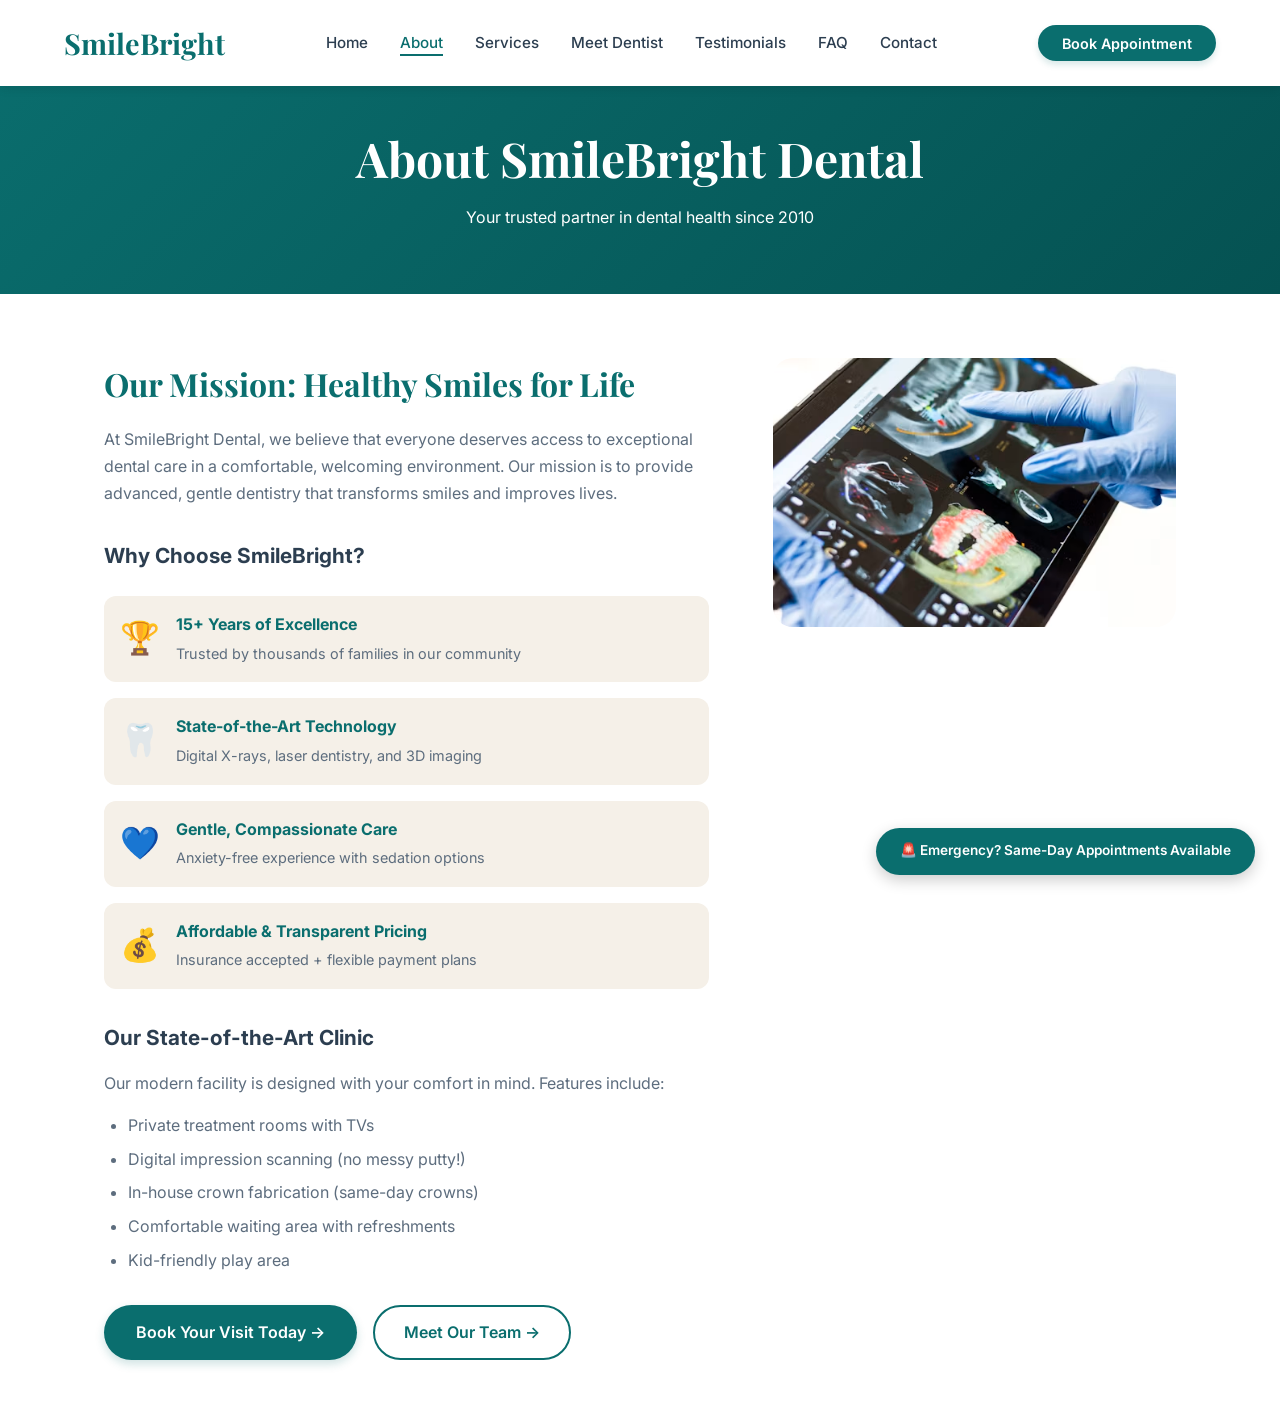
==== about.html @ 158069dd "Initial commit - SmileBright Dental Website" ====
<!DOCTYPE html>
<html lang="en">
<head>
    <meta charset="UTF-8">
    <meta name="viewport" content="width=device-width, initial-scale=1.0">
    <title>About SmileBright Dental - Our Mission & Clinic</title>
    <link rel="stylesheet" href="css/style.css">
    <script src="js/main.js" defer></script>
</head>
<body>
    <header class="navbar">
        <div class="nav-container">
            <a href="index.html" class="logo">SmileBright</a>
            <div class="nav-menu" id="navMenu">
                <ul class="nav-list">
                    <li><a href="index.html" class="nav-link">Home</a></li>
                    <li><a href="about.html" class="nav-link">About</a></li>
                    <li><a href="services.html" class="nav-link">Services</a></li>
                    <li><a href="meet-dentist.html" class="nav-link">Meet Dentist</a></li>
                    <li><a href="testimonials.html" class="nav-link">Testimonials</a></li>
                    <li><a href="faq.html" class="nav-link">FAQ</a></li>
                    <li><a href="contact.html" class="nav-link">Contact</a></li>
                    <li class="mobile-only"><a href="appointment.html" class="btn-appointment">Book Appointment</a></li>
                </ul>
            </div>
            <div class="nav-actions-desktop">
                <a href="appointment.html" class="btn-appointment">Book Appointment</a>
            </div>
            <button class="hamburger-menu" id="hamburgerBtn">
                <span class="bar"></span>
                <span class="bar"></span>
                <span class="bar"></span>
            </button>
        </div>
    </header>

    <main>
        <section class="page-header">
            <div class="page-header-content">
                <h1>About SmileBright Dental</h1>
                <p>Your trusted partner in dental health since 2010</p>
            </div>
        </section>

        <section class="about-page-section">
            <div class="about-page-container">
                <div class="about-page-content">
                    <h2>Our Mission: Healthy Smiles for Life</h2>
                    <p>At SmileBright Dental, we believe that everyone deserves access to exceptional dental care in a comfortable, welcoming environment. Our mission is to provide advanced, gentle dentistry that transforms smiles and improves lives.</p>
                    
                    <h3>Why Choose SmileBright?</h3>
                    <div class="about-features">
                        <div class="feature">
                            <span class="feature-icon">🏆</span>
                            <div>
                                <strong>15+ Years of Excellence</strong>
                                <p>Trusted by thousands of families in our community</p>
                            </div>
                        </div>
                        <div class="feature">
                            <span class="feature-icon">🦷</span>
                            <div>
                                <strong>State-of-the-Art Technology</strong>
                                <p>Digital X-rays, laser dentistry, and 3D imaging</p>
                            </div>
                        </div>
                        <div class="feature">
                            <span class="feature-icon">💙</span>
                            <div>
                                <strong>Gentle, Compassionate Care</strong>
                                <p>Anxiety-free experience with sedation options</p>
                            </div>
                        </div>
                        <div class="feature">
                            <span class="feature-icon">💰</span>
                            <div>
                                <strong>Affordable & Transparent Pricing</strong>
                                <p>Insurance accepted + flexible payment plans</p>
                            </div>
                        </div>
                    </div>

                    <h3>Our State-of-the-Art Clinic</h3>
                    <p>Our modern facility is designed with your comfort in mind. Features include:</p>
                    <ul>
                        <li>Private treatment rooms with TVs</li>
                        <li>Digital impression scanning (no messy putty!)</li>
                        <li>In-house crown fabrication (same-day crowns)</li>
                        <li>Comfortable waiting area with refreshments</li>
                        <li>Kid-friendly play area</li>
                    </ul>

                    <div class="about-cta">
                        <a href="appointment.html" class="btn-primary">Book Your Visit Today →</a>
                        <a href="meet-dentist.html" class="btn-outline">Meet Our Team →</a>
                    </div>
                </div>
                <div class="about-page-image">
                    <div class="about-page-placeholder">
                        <img src="images/photo-1600170311833-c2cf5280ce49.avif" alt="SmileBright Dental Clinic" style="width:100%; border-radius:20px; object-fit:cover;">
                    </div>
                </div>
            </div>
        </section>
    </main>

    <div class="floating-widget">
        🚨 Emergency? Same-Day Appointments Available
    </div>
</body>
</html>
---- css/style.css ----
/* SmileBright Dental Clinic CSS */
@import url('https://fonts.googleapis.com/css2?family=Inter:wght@400;500;600;700&family=Playfair+Display:ital,wght@0,400..900;1,400..900&display=swap');

/* CSS Reset */
* {
    margin: 0;
    padding: 0;
    box-sizing: border-box;
}

body {
    font-family: 'Inter', sans-serif;
    color: #2C3E50;
    background-color: #FFFFFF;
    line-height: 1.6;
    padding-top: 80px;
}

/* Make sure navbar is visible */
.navbar {
    position: fixed;
    top: 0;
    left: 0;
    width: 100%;
    background-color: white; /* Changed from transparent to ensure visibility */
    z-index: 1000;
    box-shadow: 0 2px 10px rgba(0,0,0,0.1);
}

.nav-container {
    display: flex;
    justify-content: space-between;
    align-items: center;
    padding: 1.25rem 5%;
    max-width: 1400px;
    margin: 0 auto;
}

/* Logo Styling */
.logo {
    font-family: 'Playfair Display', serif;
    font-size: 1.8rem;
    font-weight: 700;
    color: #0A6E6E;
    text-decoration: none;
    transition: transform 0.3s ease;
}

.logo:hover {
    transform: scale(1.02);
}

/* Navigation Links General Styles */
.nav-list {
    display: flex;
    gap: 2rem;
    list-style: none;
}

.nav-link {
    text-decoration: none;
    color: #2C3E50;
    font-weight: 500;
    font-size: 0.95rem;
    transition: color 0.3s ease;
    position: relative;
    padding: 0.25rem 0;
}

.nav-link:hover {
    color: #0A6E6E;
}

/* Active Page Indicator */
.nav-link.active {
    color: #0A6E6E;
    text-decoration: underline;
    text-underline-offset: 6px;
    text-decoration-thickness: 2px;
}

/* Appointment CTA Button */
.btn-appointment {
    background-color: #0A6E6E;
    color: #FFFFFF;
    padding: 0.6rem 1.5rem;
    border-radius: 50px;
    font-weight: 600;
    font-size: 0.9rem;
    text-decoration: none;
    transition: background-color 0.3s ease, transform 0.2s ease, box-shadow 0.3s ease;
    box-shadow: 0 4px 6px rgba(10, 110, 110, 0.15);
}

.btn-appointment:hover {
    background-color: #055252;
    transform: translateY(-1px);
    box-shadow: 0 6px 12px rgba(10, 110, 110, 0.25);
}

.btn-appointment.active {
    background-color: #055252;
}

/* Hero Section Placeholder */
.hero-placeholder {
    min-height: 500px;
    height: 80vh;
    background: linear-gradient(135deg, #F5F0E8 0%, #EADEC9 100%);
    display: flex;
    flex-direction: column;
    justify-content: center;
    align-items: center;
    text-align: center;
    padding: 2rem;
}

.hero-placeholder h1 {
    font-family: 'Playfair Display', serif;
    font-size: 3rem;
    color: #0A6E6E;
    margin-bottom: 1rem;
}

.hero-placeholder p {
    font-size: 1.2rem;
    color: #5D6D7E;
    max-width: 600px;
}

/* Fix nav-menu visibility on desktop */
@media (min-width: 769px) {
    .nav-menu {
        display: flex !important;
        align-items: center;
    }
    
    .mobile-only {
        display: none;
    }
}

/* Mobile styles */
@media (max-width: 768px) {
    .nav-actions-desktop {
        display: none;
    }
    
    .nav-menu {
        position: fixed;
        top: 0;
        right: -100%;
        width: 280px;
        height: 100vh;
        background: white;
        flex-direction: column;
        justify-content: flex-start;
        padding-top: 80px;
        transition: right 0.3s ease;
        box-shadow: -2px 0 10px rgba(0,0,0,0.1);
        z-index: 999;
    }
    
    .nav-menu.active {
        right: 0;
        display: flex !important;
    }
    
    .nav-list {
        flex-direction: column;
        padding: 0 2rem;
        gap: 1.5rem;
    }
    
    .mobile-only {
        display: block;
        margin-top: 2rem;
    }
    
    .hamburger-menu {
        display: flex !important;
        flex-direction: column;
        gap: 5px;
        background: none;
        border: none;
        cursor: pointer;
        z-index: 1001;
    }
    
    .hamburger-menu .bar {
        width: 25px;
        height: 3px;
        background: #2C3E50;
        border-radius: 3px;
        transition: all 0.3s;
    }
    
    .hamburger-menu.active .bar:nth-child(1) {
        transform: rotate(45deg) translate(5px, 5px);
    }
    
    .hamburger-menu.active .bar:nth-child(2) {
        opacity: 0;
    }
    
    .hamburger-menu.active .bar:nth-child(3) {
        transform: rotate(-45deg) translate(7px, -6px);
    }
}

/* Desktop nav-menu visible */
@media (min-width: 769px) {
    .hamburger-menu {
        display: none !important;
    }
    
    .nav-menu {
        display: flex !important;
        position: static;
        width: auto;
        height: auto;
        background: transparent;
        box-shadow: none;
        padding-top: 0;
    }
}

/* Hero Section Styles */
.hero {
    min-height: 550px;
    display: flex;
    align-items: center;
    justify-content: space-between;
    padding: 2rem 5%;
    max-width: 1400px;
    margin: 0 auto;
    gap: 4rem;
    background: linear-gradient(135deg, #FFFFFF 0%, #F5F0E8 100%);
}

.hero-content {
    flex: 1;
}

.hero-badge {
    display: inline-block;
    background: rgba(232, 184, 107, 0.15);
    color: #E8B86B;
    padding: 0.5rem 1.2rem;
    border-radius: 50px;
    font-size: 0.85rem;
    font-weight: 600;
    margin-bottom: 1.5rem;
    letter-spacing: 0.5px;
}

.hero h1 {
    font-family: 'Playfair Display', serif;
    font-size: 3.5rem;
    line-height: 1.2;
    margin-bottom: 1.2rem;
    color: #2C3E50;
}

.hero .highlight {
    color: #0A6E6E;
    position: relative;
    display: inline-block;
}

.hero .highlight::after {
    content: '';
    position: absolute;
    bottom: 8px;
    left: 0;
    width: 100%;
    height: 10px;
    background: rgba(10, 110, 110, 0.2);
    z-index: -1;
}

.hero-subheadline {
    font-size: 1.1rem;
    color: #5D6D7E;
    line-height: 1.6;
    margin-bottom: 2rem;
    max-width: 90%;
}

.hero-buttons {
    display: flex;
    gap: 1.2rem;
    margin-bottom: 2rem;
    flex-wrap: wrap;
}

.btn-primary {
    background: #0A6E6E;
    color: white;
    padding: 0.9rem 2rem;
    border-radius: 50px;
    text-decoration: none;
    font-weight: 600;
    transition: all 0.3s ease;
    display: inline-block;
    box-shadow: 0 4px 10px rgba(10, 110, 110, 0.2);
}

.btn-primary:hover {
    background: #055252;
    transform: translateY(-2px);
    box-shadow: 0 6px 15px rgba(10, 110, 110, 0.3);
}

.btn-secondary {
    background: transparent;
    color: #0A6E6E;
    padding: 0.9rem 2rem;
    border-radius: 50px;
    text-decoration: none;
    font-weight: 600;
    border: 2px solid #0A6E6E;
    transition: all 0.3s ease;
    display: inline-block;
}

.btn-secondary:hover {
    background: rgba(10, 110, 110, 0.05);
    transform: translateY(-2px);
}

.hero-trust {
    display: flex;
    gap: 2rem;
    padding-top: 1rem;
    border-top: 1px solid rgba(0,0,0,0.05);
    font-size: 0.9rem;
    color: #5D6D7E;
    flex-wrap: wrap;
}

.hero-image {
    flex: 1;
    display: flex;
    align-items: center;
    justify-content: center;
}

.hero-image-placeholder {
    background: linear-gradient(135deg, #0A6E6E10, #E8B86B10);
    border-radius: 30px;
    width: 100%;
    min-height: 400px;
    display: flex;
    flex-direction: column;
    align-items: center;
    justify-content: center;
    font-size: 4rem;
    text-align: center;
    border: 2px dashed #0A6E6E30;
}

.hero-image-placeholder p {
    font-size: 1.25rem;
    color: #0A6E6E;
    margin-top: 1rem;
}

.hero-image-placeholder small {
    font-size: 0.8rem;
    color: #5D6D7E;
}

/* Floating Widget */
.floating-widget {
    position: fixed;
    bottom: 25px;
    right: 25px;
    background: #0A6E6E;
    color: white;
    padding: 0.8rem 1.5rem;
    border-radius: 50px;
    font-size: 0.85rem;
    font-weight: 600;
    z-index: 999;
    box-shadow: 0 5px 15px rgba(0,0,0,0.2);
    cursor: pointer;
    transition: transform 0.3s ease;
}

.floating-widget:hover {
    transform: scale(1.05);
    background: #055252;
}

/* Mobile Responsive */
@media (max-width: 968px) {
    .hero {
        flex-direction: column;
        text-align: center;
        gap: 2rem;
        padding: 2rem 5%;
    }
    
    .hero h1 {
        font-size: 2.5rem;
    }
    
    .hero-subheadline {
        max-width: 100%;
    }
    
    .hero-buttons {
        justify-content: center;
    }
    
    .hero-trust {
        justify-content: center;
    }
    
    .hero-image-placeholder {
        min-height: 250px;
    }
}

@media (max-width: 480px) {
    .hero h1 {
        font-size: 1.8rem;
    }
    
    .hero-buttons {
        flex-direction: column;
    }
    
    .btn-primary, .btn-secondary {
        text-align: center;
    }
    
    .floating-widget {
        font-size: 0.7rem;
        padding: 0.5rem 1rem;
        bottom: 15px;
        right: 15px;
    }
}

/* Section Badge */
.section-badge {
    display: inline-block;
    background: rgba(232, 184, 107, 0.15);
    color: #E8B86B;
    padding: 0.4rem 1rem;
    border-radius: 50px;
    font-size: 0.8rem;
    font-weight: 600;
    margin-bottom: 1rem;
    letter-spacing: 0.5px;
}

/* About Section */
.about-section {
    padding: 5rem 5%;
    background: #F5F0E8;
}

.about-container {
    max-width: 1400px;
    margin: 0 auto;
    display: flex;
    align-items: center;
    gap: 4rem;
}

.about-content {
    flex: 1;
}

.about-content h2 {
    font-family: 'Playfair Display', serif;
    font-size: 2.5rem;
    color: #2C3E50;
    margin-bottom: 1rem;
}

.about-content .highlight {
    color: #0A6E6E;
}

.about-subhead {
    font-size: 1.1rem;
    color: #5D6D7E;
    margin-bottom: 1.5rem;
    font-weight: 500;
}

.about-text {
    color: #5D6D7E;
    line-height: 1.8;
    margin-bottom: 2rem;
}

.about-text p {
    margin-bottom: 1rem;
}

.about-stats {
    display: flex;
    gap: 2rem;
    margin-bottom: 2rem;
    flex-wrap: wrap;
}

.stat {
    text-align: center;
}

.stat-number {
    display: block;
    font-size: 2rem;
    font-weight: 700;
    color: #0A6E6E;
}

.stat-label {
    font-size: 0.85rem;
    color: #5D6D7E;
}

.btn-outline {
    display: inline-block;
    padding: 0.8rem 1.8rem;
    border: 2px solid #0A6E6E;
    color: #0A6E6E;
    text-decoration: none;
    border-radius: 50px;
    font-weight: 600;
    transition: all 0.3s;
}

.btn-outline:hover {
    background: #0A6E6E;
    color: white;
}

.about-image {
    flex: 1;
}

.about-image-placeholder {
    background: linear-gradient(135deg, #0A6E6E10, #E8B86B10);
    border-radius: 30px;
    min-height: 400px;
    display: flex;
    flex-direction: column;
    align-items: center;
    justify-content: center;
    font-size: 4rem;
    text-align: center;
    border: 2px dashed #0A6E6E30;
}

/* Page Header */
.page-header {
    background: linear-gradient(135deg, #0A6E6E, #055252);
    color: white;
    text-align: center;
    padding: 4rem 5%;
    margin-top: -80px;
    padding-top: 120px;
}

.page-header h1 {
    font-family: 'Playfair Display', serif;
    font-size: 3rem;
    margin-bottom: 0.5rem;
}

/* Doctor Profile */
.doctor-profile {
    padding: 5rem 5%;
    max-width: 1400px;
    margin: 0 auto;
}

.doctor-container {
    display: flex;
    gap: 4rem;
    align-items: start;
}

.doctor-image {
    flex: 1;
}

.doctor-image-placeholder {
    background: linear-gradient(135deg, #0A6E6E10, #E8B86B10);
    border-radius: 30px;
    min-height: 450px;
    display: flex;
    flex-direction: column;
    align-items: center;
    justify-content: center;
    font-size: 5rem;
    text-align: center;
}

.doctor-info {
    flex: 1.5;
}

.doctor-info h2 {
    font-family: 'Playfair Display', serif;
    font-size: 2rem;
    color: #2C3E50;
    margin-bottom: 1.5rem;
}

.doctor-info p {
    color: #5D6D7E;
    line-height: 1.8;
    margin-bottom: 1.5rem;
}

.credentials, .specialties {
    margin-bottom: 2rem;
}

.credentials h3, .specialties h3 {
    color: #2C3E50;
    margin-bottom: 1rem;
    font-size: 1.3rem;
}

.credentials ul {
    list-style: none;
    padding-left: 0;
}

.credentials li {
    margin-bottom: 0.5rem;
    color: #5D6D7E;
}

.specialty-tags {
    display: flex;
    flex-wrap: wrap;
    gap: 0.8rem;
}

.specialty-tags span {
    background: #0A6E6E10;
    padding: 0.5rem 1rem;
    border-radius: 50px;
    color: #0A6E6E;
    font-size: 0.9rem;
    font-weight: 500;
}

/* Mobile Responsive */
@media (max-width: 968px) {
    .about-container, .doctor-container {
        flex-direction: column;
    }
    
    .about-content h2 {
        font-size: 2rem;
    }
    
    .about-stats {
        justify-content: center;
    }
    
    .page-header h1 {
        font-size: 2rem;
    }
}

/* Services Section - Homepage */
.services-section {
    padding: 5rem 5%;
    max-width: 1400px;
    margin: 0 auto;
}

.services-header {
    text-align: center;
    margin-bottom: 3rem;
}

.services-header h2 {
    font-family: 'Playfair Display', serif;
    font-size: 2.5rem;
    color: #2C3E50;
    margin-bottom: 1rem;
}

.services-header .highlight {
    color: #0A6E6E;
}

.services-header p {
    color: #5D6D7E;
    font-size: 1.1rem;
}

.services-grid {
    display: grid;
    grid-template-columns: repeat(auto-fit, minmax(320px, 1fr));
    gap: 2rem;
    margin-bottom: 3rem;
}

.service-card {
    background: white;
    border-radius: 20px;
    padding: 2rem;
    text-align: center;
    transition: all 0.3s ease;
    box-shadow: 0 4px 15px rgba(0,0,0,0.05);
    border: 1px solid rgba(0,0,0,0.05);
}

.service-card:hover {
    transform: translateY(-5px);
    box-shadow: 0 8px 25px rgba(10, 110, 110, 0.1);
    border-color: #0A6E6E20;
}

.service-icon {
    font-size: 3rem;
    margin-bottom: 1rem;
}

.service-card h3 {
    font-size: 1.3rem;
    color: #2C3E50;
    margin-bottom: 1rem;
}

.service-card p {
    color: #5D6D7E;
    margin-bottom: 1.5rem;
    line-height: 1.6;
}

.service-link {
    color: #0A6E6E;
    text-decoration: none;
    font-weight: 600;
    transition: color 0.3s;
}

.service-link:hover {
    color: #055252;
}

.services-cta {
    text-align: center;
}

/* Services Detailed Page */
.services-detailed {
    padding: 4rem 5%;
    max-width: 1200px;
    margin: 0 auto;
}

.services-detailed-container {
    display: flex;
    flex-direction: column;
    gap: 3rem;
}

.service-detailed-card {
    display: flex;
    gap: 2rem;
    background: white;
    border-radius: 20px;
    padding: 2rem;
    box-shadow: 0 4px 15px rgba(0,0,0,0.05);
    transition: transform 0.3s;
}

.service-detailed-card:hover {
    transform: translateX(5px);
}

.service-detailed-icon {
    font-size: 3.5rem;
    min-width: 80px;
    text-align: center;
}

.service-detailed-content {
    flex: 1;
}

.service-detailed-content h2 {
    font-family: 'Playfair Display', serif;
    color: #0A6E6E;
    margin-bottom: 1rem;
}

.service-detailed-content p {
    color: #5D6D7E;
    margin-bottom: 1rem;
    line-height: 1.6;
}

.service-detailed-content ul {
    list-style: none;
    padding-left: 0;
    margin-bottom: 1.5rem;
}

.service-detailed-content li {
    color: #5D6D7E;
    padding: 0.3rem 0;
    padding-left: 1.5rem;
    position: relative;
}

.service-detailed-content li::before {
    content: "✓";
    color: #0A6E6E;
    position: absolute;
    left: 0;
    font-weight: bold;
}

.service-price {
    display: inline-block;
    background: #0A6E6E10;
    color: #0A6E6E;
    padding: 0.3rem 1rem;
    border-radius: 50px;
    font-weight: 600;
    margin-bottom: 1rem;
}

/* Mobile Responsive */
@media (max-width: 768px) {
    .services-header h2 {
        font-size: 1.8rem;
    }
    
    .services-grid {
        grid-template-columns: 1fr;
    }
    
    .service-detailed-card {
        flex-direction: column;
        text-align: center;
    }
    
    .service-detailed-content li::before {
        position: static;
        margin-right: 0.5rem;
    }
    
    .service-detailed-content ul {
        text-align: left;
    }
}

/* Testimonials Section */
.testimonials-section {
    padding: 5rem 5%;
    background: linear-gradient(135deg, #F5F0E8 0%, #FFFFFF 100%);
}

.testimonials-header {
    text-align: center;
    margin-bottom: 3rem;
}

.testimonials-header h2 {
    font-family: 'Playfair Display', serif;
    font-size: 2.5rem;
    color: #2C3E50;
    margin-bottom: 1rem;
}

.testimonials-header .highlight {
    color: #0A6E6E;
}

.testimonials-grid {
    display: grid;
    grid-template-columns: repeat(auto-fit, minmax(320px, 1fr));
    gap: 2rem;
    margin-bottom: 3rem;
}

.testimonial-card {
    background: white;
    border-radius: 20px;
    padding: 2rem;
    box-shadow: 0 4px 15px rgba(0,0,0,0.05);
    transition: transform 0.3s;
}

.testimonial-card:hover {
    transform: translateY(-5px);
}

.testimonial-stars {
    color: #E8B86B;
    font-size: 1.2rem;
    margin-bottom: 1rem;
}

.testimonial-text {
    color: #5D6D7E;
    line-height: 1.7;
    margin-bottom: 1.5rem;
    font-style: italic;
}

.testimonial-author {
    border-top: 1px solid #eee;
    padding-top: 1rem;
}

.testimonial-author strong {
    display: block;
    color: #2C3E50;
    margin-bottom: 0.25rem;
}

.testimonial-author span {
    font-size: 0.85rem;
    color: #0A6E6E;
}

.testimonials-cta {
    text-align: center;
}

/* FAQ Page */
.faq-section {
    padding: 4rem 5%;
    max-width: 900px;
    margin: 0 auto;
}

.faq-categories {
    display: flex;
    flex-wrap: wrap;
    gap: 1rem;
    margin-bottom: 3rem;
    justify-content: center;
}

.category-btn {
    background: transparent;
    border: 2px solid #0A6E6E;
    color: #0A6E6E;
    padding: 0.5rem 1.5rem;
    border-radius: 50px;
    cursor: pointer;
    font-weight: 600;
    transition: all 0.3s;
}

.category-btn:hover,
.category-btn.active {
    background: #0A6E6E;
    color: white;
}

.faq-accordion {
    display: flex;
    flex-direction: column;
    gap: 1rem;
}

.faq-item {
    background: white;
    border-radius: 12px;
    border: 1px solid rgba(0,0,0,0.08);
    overflow: hidden;
}

.faq-question {
    display: flex;
    justify-content: space-between;
    align-items: center;
    padding: 1.2rem 1.5rem;
    cursor: pointer;
    font-weight: 600;
    color: #2C3E50;
    transition: background 0.3s;
}

.faq-question:hover {
    background: #F5F0E8;
}

.faq-icon {
    font-size: 1.5rem;
    color: #0A6E6E;
    transition: transform 0.3s;
}

.faq-item.active .faq-icon {
    transform: rotate(45deg);
}

.faq-answer {
    max-height: 0;
    padding: 0 1.5rem;
    overflow: hidden;
    transition: max-height 0.3s ease, padding 0.3s ease;
    color: #5D6D7E;
    line-height: 1.6;
}

.faq-item.active .faq-answer {
    max-height: 500px;
    padding: 0 1.5rem 1.2rem 1.5rem;
}

.faq-answer ul {
    margin-top: 0.5rem;
    padding-left: 1.5rem;
}

.faq-answer li {
    margin-bottom: 0.25rem;
}

/* Mobile Responsive */
@media (max-width: 768px) {
    .testimonials-header h2 {
        font-size: 1.8rem;
    }
    
    .faq-categories {
        gap: 0.5rem;
    }
    
    .category-btn {
        font-size: 0.8rem;
        padding: 0.4rem 1rem;
    }
    
    .faq-question {
        font-size: 0.95rem;
        padding: 1rem;
    }
}

/* Appointment Page */
.appointment-section {
    padding: 4rem 5%;
    max-width: 1200px;
    margin: 0 auto;
}

.appointment-container {
    display: flex;
    gap: 4rem;
    flex-wrap: wrap;
}

.appointment-info {
    flex: 1;
    background: #F5F0E8;
    padding: 2rem;
    border-radius: 20px;
    align-self: start;
}

.appointment-info h2 {
    font-family: 'Playfair Display', serif;
    color: #2C3E50;
    margin-bottom: 1.5rem;
}

.appointment-info ul {
    list-style: none;
    padding-left: 0;
    margin-bottom: 2rem;
}

.appointment-info li {
    padding: 0.5rem 0;
    color: #5D6D7E;
}

.contact-info-box {
    background: white;
    padding: 1.5rem;
    border-radius: 15px;
    text-align: center;
}

.contact-info-box h3 {
    margin-bottom: 1rem;
}

.phone-number {
    font-size: 1.5rem;
    font-weight: 700;
    color: #0A6E6E;
    text-decoration: none;
    display: block;
    margin-bottom: 0.5rem;
}

.appointment-form-wrapper {
    flex: 1.5;
    background: white;
    padding: 2rem;
    border-radius: 20px;
    box-shadow: 0 4px 20px rgba(0,0,0,0.05);
}

.form-group {
    margin-bottom: 1.5rem;
}

.form-group label {
    display: block;
    margin-bottom: 0.5rem;
    font-weight: 600;
    color: #2C3E50;
}

.form-group input,
.form-group select,
.form-group textarea {
    width: 100%;
    padding: 0.8rem;
    border: 1px solid #ddd;
    border-radius: 10px;
    font-family: 'Inter', sans-serif;
    transition: border-color 0.3s;
}

.form-group input:focus,
.form-group select:focus,
.form-group textarea:focus {
    outline: none;
    border-color: #0A6E6E;
}

.form-row {
    display: grid;
    grid-template-columns: 1fr 1fr;
    gap: 1rem;
}

.btn-submit {
    width: 100%;
    cursor: pointer;
    font-size: 1.1rem;
}

.form-note {
    font-size: 0.8rem;
    color: #5D6D7E;
    text-align: center;
    margin-top: 1rem;
}

/* Contact Page */
.contact-section {
    padding: 4rem 5%;
    max-width: 1200px;
    margin: 0 auto;
}

.contact-info-grid {
    display: grid;
    grid-template-columns: repeat(auto-fit, minmax(250px, 1fr));
    gap: 2rem;
    margin-bottom: 3rem;
}

.contact-card {
    text-align: center;
    padding: 2rem;
    background: white;
    border-radius: 20px;
    box-shadow: 0 4px 15px rgba(0,0,0,0.05);
    transition: transform 0.3s;
}

.contact-card:hover {
    transform: translateY(-5px);
}

.contact-icon {
    font-size: 3rem;
    margin-bottom: 1rem;
}

.contact-card h3 {
    font-family: 'Playfair Display', serif;
    color: #0A6E6E;
    margin-bottom: 1rem;
}

.contact-card p {
    color: #5D6D7E;
    line-height: 1.6;
}

.contact-card a {
    color: #0A6E6E;
    text-decoration: none;
    font-weight: 600;
}

.map-container {
    border-radius: 20px;
    overflow: hidden;
    box-shadow: 0 4px 20px rgba(0,0,0,0.1);
}

/* Mobile Responsive */
@media (max-width: 768px) {
    .appointment-container {
        flex-direction: column;
    }
    
    .form-row {
        grid-template-columns: 1fr;
        gap: 0;
    }
    
    .contact-info-grid {
        grid-template-columns: 1fr;
    }
    
    .phone-number {
        font-size: 1.2rem;
    }
}

/* About Page */
.about-page-section {
    padding: 4rem 5%;
    max-width: 1200px;
    margin: 0 auto;
}

.about-page-container {
    display: flex;
    gap: 4rem;
    align-items: start;
    flex-wrap: wrap;
}

.about-page-content {
    flex: 1.5;
}

.about-page-content h2 {
    font-family: 'Playfair Display', serif;
    font-size: 2rem;
    color: #0A6E6E;
    margin-bottom: 1rem;
}

.about-page-content h3 {
    font-size: 1.3rem;
    color: #2C3E50;
    margin: 2rem 0 1rem 0;
}

.about-page-content p {
    color: #5D6D7E;
    line-height: 1.7;
    margin-bottom: 1rem;
}

.about-features {
    display: flex;
    flex-direction: column;
    gap: 1rem;
    margin: 1.5rem 0;
}

.feature {
    display: flex;
    gap: 1rem;
    align-items: start;
    padding: 1rem;
    background: #F5F0E8;
    border-radius: 12px;
}

.feature-icon {
    font-size: 2rem;
}

.feature strong {
    display: block;
    color: #0A6E6E;
    margin-bottom: 0.25rem;
}

.feature p {
    margin: 0;
    font-size: 0.9rem;
}

.about-page-content ul {
    margin: 1rem 0;
    padding-left: 1.5rem;
}

.about-page-content li {
    color: #5D6D7E;
    margin-bottom: 0.5rem;
}

.about-cta {
    display: flex;
    gap: 1rem;
    margin-top: 2rem;
    flex-wrap: wrap;
}

.about-page-image {
    flex: 1;
}

.about-page-placeholder {
    background: linear-gradient(135deg, #0A6E6E10, #E8B86B10);
    border-radius: 30px;
    min-height: 400px;
    display: flex;
    flex-direction: column;
    align-items: center;
    justify-content: center;
    font-size: 4rem;
    text-align: center;
    position: sticky;
    top: 100px;
}

/* Testimonials Page */
.testimonials-page-section {
    padding: 4rem 5%;
    max-width: 1200px;
    margin: 0 auto;
}

.testimonials-grid-full {
    display: grid;
    grid-template-columns: repeat(auto-fit, minmax(350px, 1fr));
    gap: 2rem;
    margin-bottom: 3rem;
}

.testimonial-card-full {
    background: white;
    border-radius: 20px;
    padding: 2rem;
    box-shadow: 0 4px 15px rgba(0,0,0,0.05);
    transition: transform 0.3s;
    border: 1px solid rgba(0,0,0,0.05);
}

.testimonial-card-full:hover {
    transform: translateY(-5px);
    box-shadow: 0 8px 25px rgba(10, 110, 110, 0.1);
}

.testimonial-text-full {
    color: #5D6D7E;
    line-height: 1.7;
    margin: 1rem 0;
    font-style: italic;
}

.testimonial-author-full strong {
    display: block;
    color: #2C3E50;
    margin-bottom: 0.25rem;
}

.testimonial-author-full span {
    font-size: 0.85rem;
    color: #0A6E6E;
}

.verified-badge {
    display: inline-block;
    background: #E8B86B20;
    color: #E8B86B;
    font-size: 0.7rem;
    padding: 0.2rem 0.6rem;
    border-radius: 50px;
    margin-top: 0.5rem;
}

.testimonials-stats {
    display: flex;
    justify-content: space-around;
    flex-wrap: wrap;
    gap: 2rem;
    padding: 2rem;
    background: #F5F0E8;
    border-radius: 20px;
    margin: 2rem 0;
    text-align: center;
}

.testimonials-stats .stat-number {
    font-size: 2rem;
    font-weight: 700;
    color: #0A6E6E;
    display: block;
}

.testimonials-stats .stat-label {
    color: #5D6D7E;
}

.testimonials-cta-page {
    text-align: center;
    padding: 2rem;
    background: linear-gradient(135deg, #0A6E6E, #055252);
    border-radius: 20px;
    color: white;
}

.testimonials-cta-page h3 {
    margin-bottom: 1rem;
}

.testimonials-cta-page .btn-primary {
    background: white;
    color: #0A6E6E;
}

.testimonials-cta-page .btn-primary:hover {
    background: #E8B86B;
    color: white;
}

/* Mobile Responsive */
@media (max-width: 768px) {
    .about-page-container {
        flex-direction: column;
    }
    
    .about-cta {
        flex-direction: column;
    }
    
    .about-cta a {
        text-align: center;
    }
    
    .about-page-placeholder {
        position: static;
        min-height: 250px;
    }
    
    .testimonials-grid-full {
        grid-template-columns: 1fr;
    }
    
    .testimonials-stats {
        flex-direction: column;
        gap: 1rem;
    }
}

/* Image Placeholder cleanup when containing image tags */
.hero-image-placeholder:has(img),
.about-image-placeholder:has(img),
.about-page-placeholder:has(img),
.doctor-image-placeholder:has(img) {
    background: none;
    border: none;
    min-height: auto;
    display: block;
    width: 100%;
}
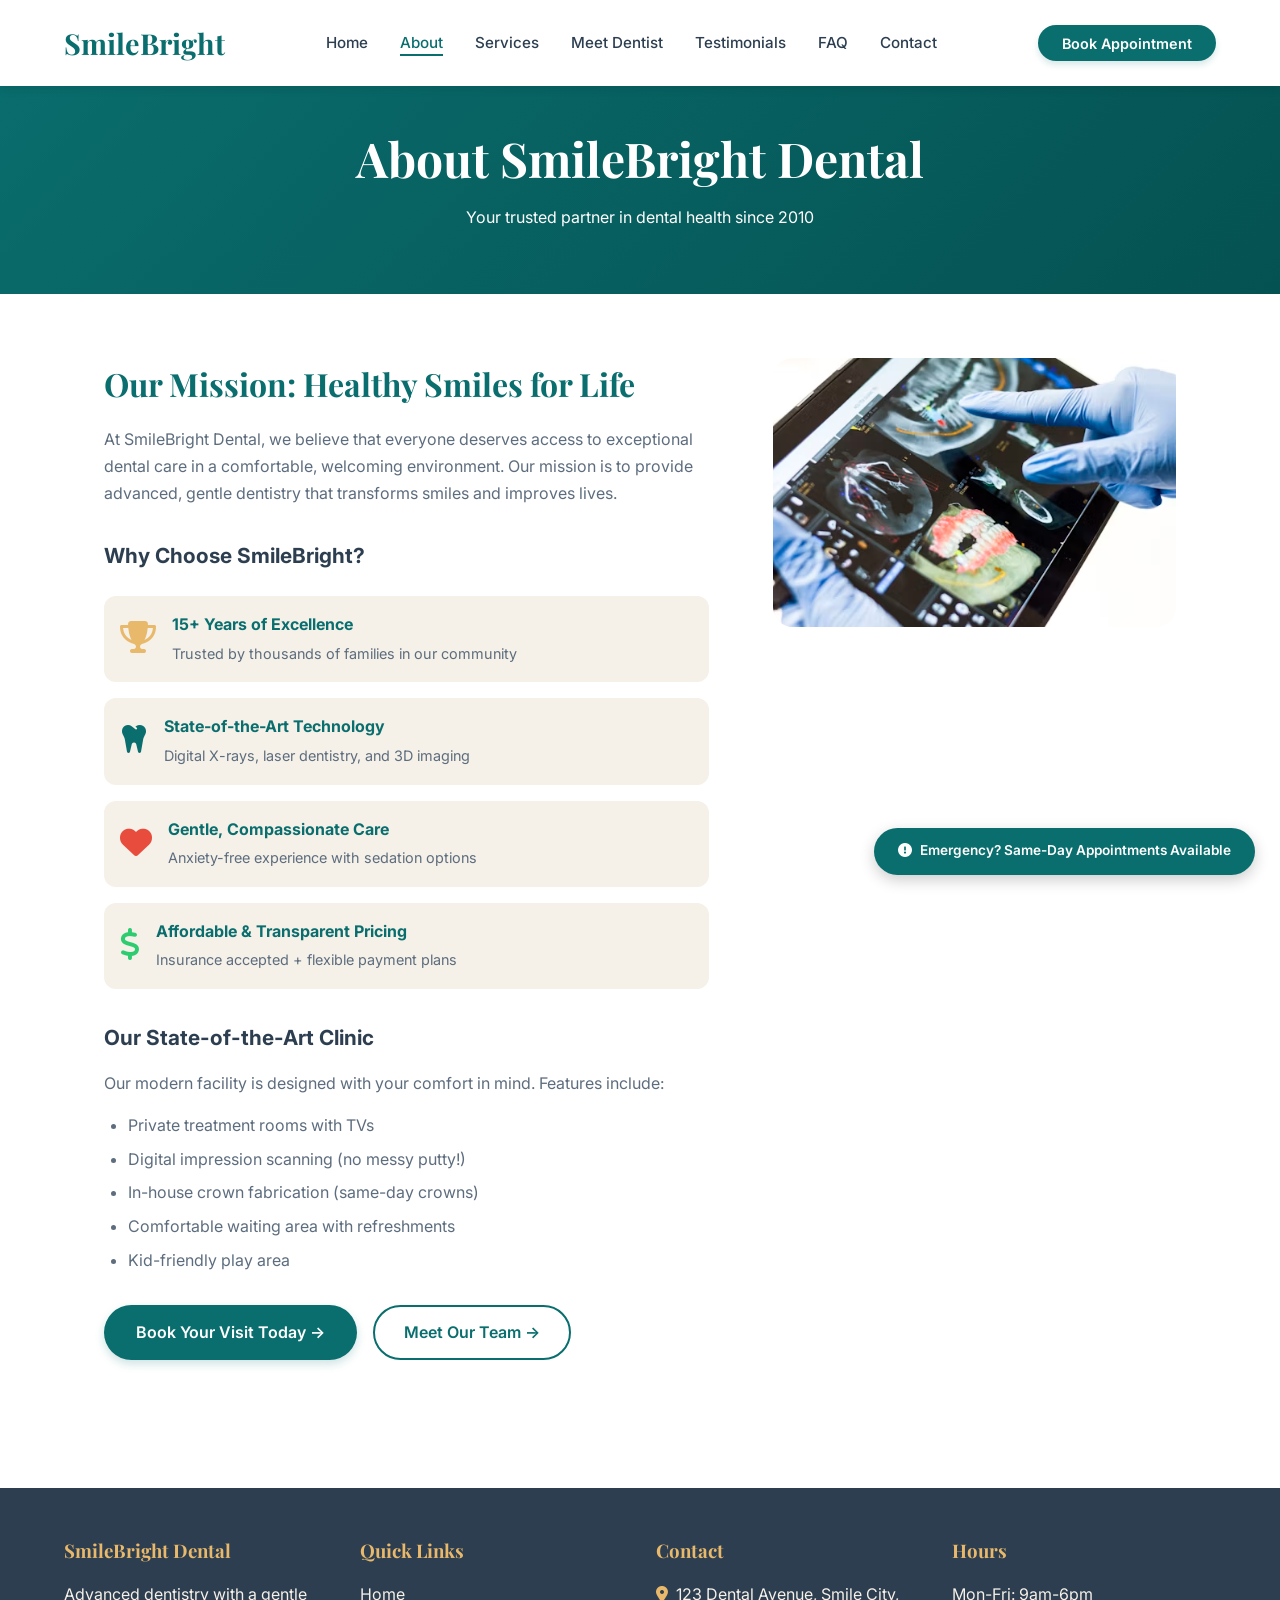
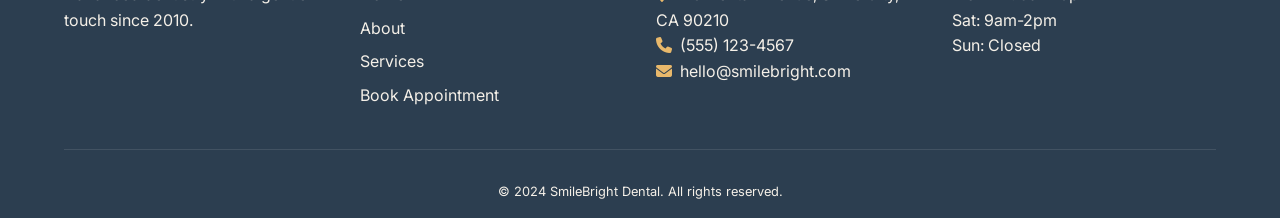
==== commit 242b51ac: "Complete dentist website with footer, meta tags, schema.org, FontAwesome icons" ====
--- a/about.html
+++ b/about.html
@@ -3,7 +3,30 @@
 <head>
     <meta charset="UTF-8">
     <meta name="viewport" content="width=device-width, initial-scale=1.0">
+    <meta name="description" content="Learn about SmileBright Dental's mission, state-of-the-art clinic, and commitment to gentle, compassionate dental care for the whole family.">
+    <script type="application/ld+json">
+    {
+        "@context": "https://schema.org",
+        "@type": "DentalClinic",
+        "name": "SmileBright Dental",
+        "image": "https://images.unsplash.com/photo-1629909613654-28e377c37b09",
+        "address": {
+            "@type": "PostalAddress",
+            "streetAddress": "123 Dental Avenue",
+            "addressLocality": "Smile City",
+            "addressRegion": "CA",
+            "postalCode": "90210"
+        },
+        "telephone": "(555) 123-4567",
+        "openingHours": "Mo-Fr 09:00-18:00, Sa 09:00-14:00",
+        "priceRange": "$$"
+    }
+    </script>
     <title>About SmileBright Dental - Our Mission & Clinic</title>
+    <link rel="preconnect" href="https://fonts.googleapis.com">
+    <link rel="preconnect" href="https://fonts.gstatic.com" crossorigin>
+    <link href="https://fonts.googleapis.com/css2?family=Inter:wght@400;500;600;700&family=Playfair+Display:wght@400;500;600;700&display=swap" rel="stylesheet">
+    <link rel="stylesheet" href="https://cdnjs.cloudflare.com/ajax/libs/font-awesome/6.4.0/css/all.min.css">
     <link rel="stylesheet" href="css/style.css">
     <script src="js/main.js" defer></script>
 </head>
@@ -51,28 +74,28 @@
                     <h3>Why Choose SmileBright?</h3>
                     <div class="about-features">
                         <div class="feature">
-                            <span class="feature-icon">🏆</span>
+                            <span class="feature-icon"><i class="fas fa-trophy" style="color: #E8B86B;"></i></span>
                             <div>
                                 <strong>15+ Years of Excellence</strong>
                                 <p>Trusted by thousands of families in our community</p>
                             </div>
                         </div>
                         <div class="feature">
-                            <span class="feature-icon">🦷</span>
+                            <span class="feature-icon"><i class="fas fa-tooth" style="color: #0A6E6E;"></i></span>
                             <div>
                                 <strong>State-of-the-Art Technology</strong>
                                 <p>Digital X-rays, laser dentistry, and 3D imaging</p>
                             </div>
                         </div>
                         <div class="feature">
-                            <span class="feature-icon">💙</span>
+                            <span class="feature-icon"><i class="fas fa-heart" style="color: #e74c3c;"></i></span>
                             <div>
                                 <strong>Gentle, Compassionate Care</strong>
                                 <p>Anxiety-free experience with sedation options</p>
                             </div>
                         </div>
                         <div class="feature">
-                            <span class="feature-icon">💰</span>
+                            <span class="feature-icon"><i class="fas fa-dollar-sign" style="color: #2ecc71;"></i></span>
                             <div>
                                 <strong>Affordable & Transparent Pricing</strong>
                                 <p>Insurance accepted + flexible payment plans</p>
@@ -104,8 +127,39 @@
         </section>
     </main>
 
-    <div class="floating-widget">
-        🚨 Emergency? Same-Day Appointments Available
-    </div>
+    <a href="appointment.html" class="floating-widget">
+        <i class="fas fa-exclamation-circle" style="margin-right: 8px;"></i>Emergency? Same-Day Appointments Available
+    </a>
+
+    <footer class="footer">
+        <div class="footer-container">
+            <div class="footer-column">
+                <h3>SmileBright Dental</h3>
+                <p>Advanced dentistry with a gentle touch since 2010.</p>
+            </div>
+            <div class="footer-column">
+                <h3>Quick Links</h3>
+                <ul>
+                    <li><a href="index.html">Home</a></li>
+                    <li><a href="about.html">About</a></li>
+                    <li><a href="services.html">Services</a></li>
+                    <li><a href="appointment.html">Book Appointment</a></li>
+                </ul>
+            </div>
+            <div class="footer-column">
+                <h3>Contact</h3>
+                <p><i class="fas fa-map-marker-alt" style="color: #E8B86B; margin-right: 8px;"></i>123 Dental Avenue, Smile City, CA 90210</p>
+                <p><i class="fas fa-phone" style="color: #E8B86B; margin-right: 8px;"></i>(555) 123-4567</p>
+                <p><i class="fas fa-envelope" style="color: #E8B86B; margin-right: 8px;"></i>hello@smilebright.com</p>
+            </div>
+            <div class="footer-column">
+                <h3>Hours</h3>
+                <p>Mon-Fri: 9am-6pm<br>Sat: 9am-2pm<br>Sun: Closed</p>
+            </div>
+        </div>
+        <div class="footer-bottom">
+            <p>&copy; 2024 SmileBright Dental. All rights reserved.</p>
+        </div>
+    </footer>
 </body>
 </html>
--- a/css/style.css
+++ b/css/style.css
@@ -1,5 +1,4 @@
 /* SmileBright Dental Clinic CSS */
-@import url('https://fonts.googleapis.com/css2?family=Inter:wght@400;500;600;700&family=Playfair+Display:ital,wght@0,400..900;1,400..900&display=swap');
 
 /* CSS Reset */
 * {
@@ -386,6 +385,7 @@
     box-shadow: 0 5px 15px rgba(0,0,0,0.2);
     cursor: pointer;
     transition: transform 0.3s ease;
+    text-decoration: none;
 }
 
 .floating-widget:hover {
@@ -1484,3 +1484,44 @@
     display: block;
     width: 100%;
 }
+
+/* Footer */
+.footer {
+    background: #2C3E50;
+    color: #F5F0E8;
+    padding: 3rem 5% 1rem;
+    margin-top: 4rem;
+}
+.footer-container {
+    display: grid;
+    grid-template-columns: repeat(auto-fit, minmax(200px, 1fr));
+    gap: 2rem;
+    max-width: 1200px;
+    margin: 0 auto;
+}
+.footer-column h3 {
+    font-family: 'Playfair Display', serif;
+    margin-bottom: 1rem;
+    color: #E8B86B;
+}
+.footer-column ul {
+    list-style: none;
+    padding: 0;
+}
+.footer-column li {
+    margin-bottom: 0.5rem;
+}
+.footer-column a {
+    color: #F5F0E8;
+    text-decoration: none;
+}
+.footer-column a:hover {
+    color: #E8B86B;
+}
+.footer-bottom {
+    text-align: center;
+    padding-top: 2rem;
+    margin-top: 2rem;
+    border-top: 1px solid rgba(255,255,255,0.1);
+    font-size: 0.8rem;
+}
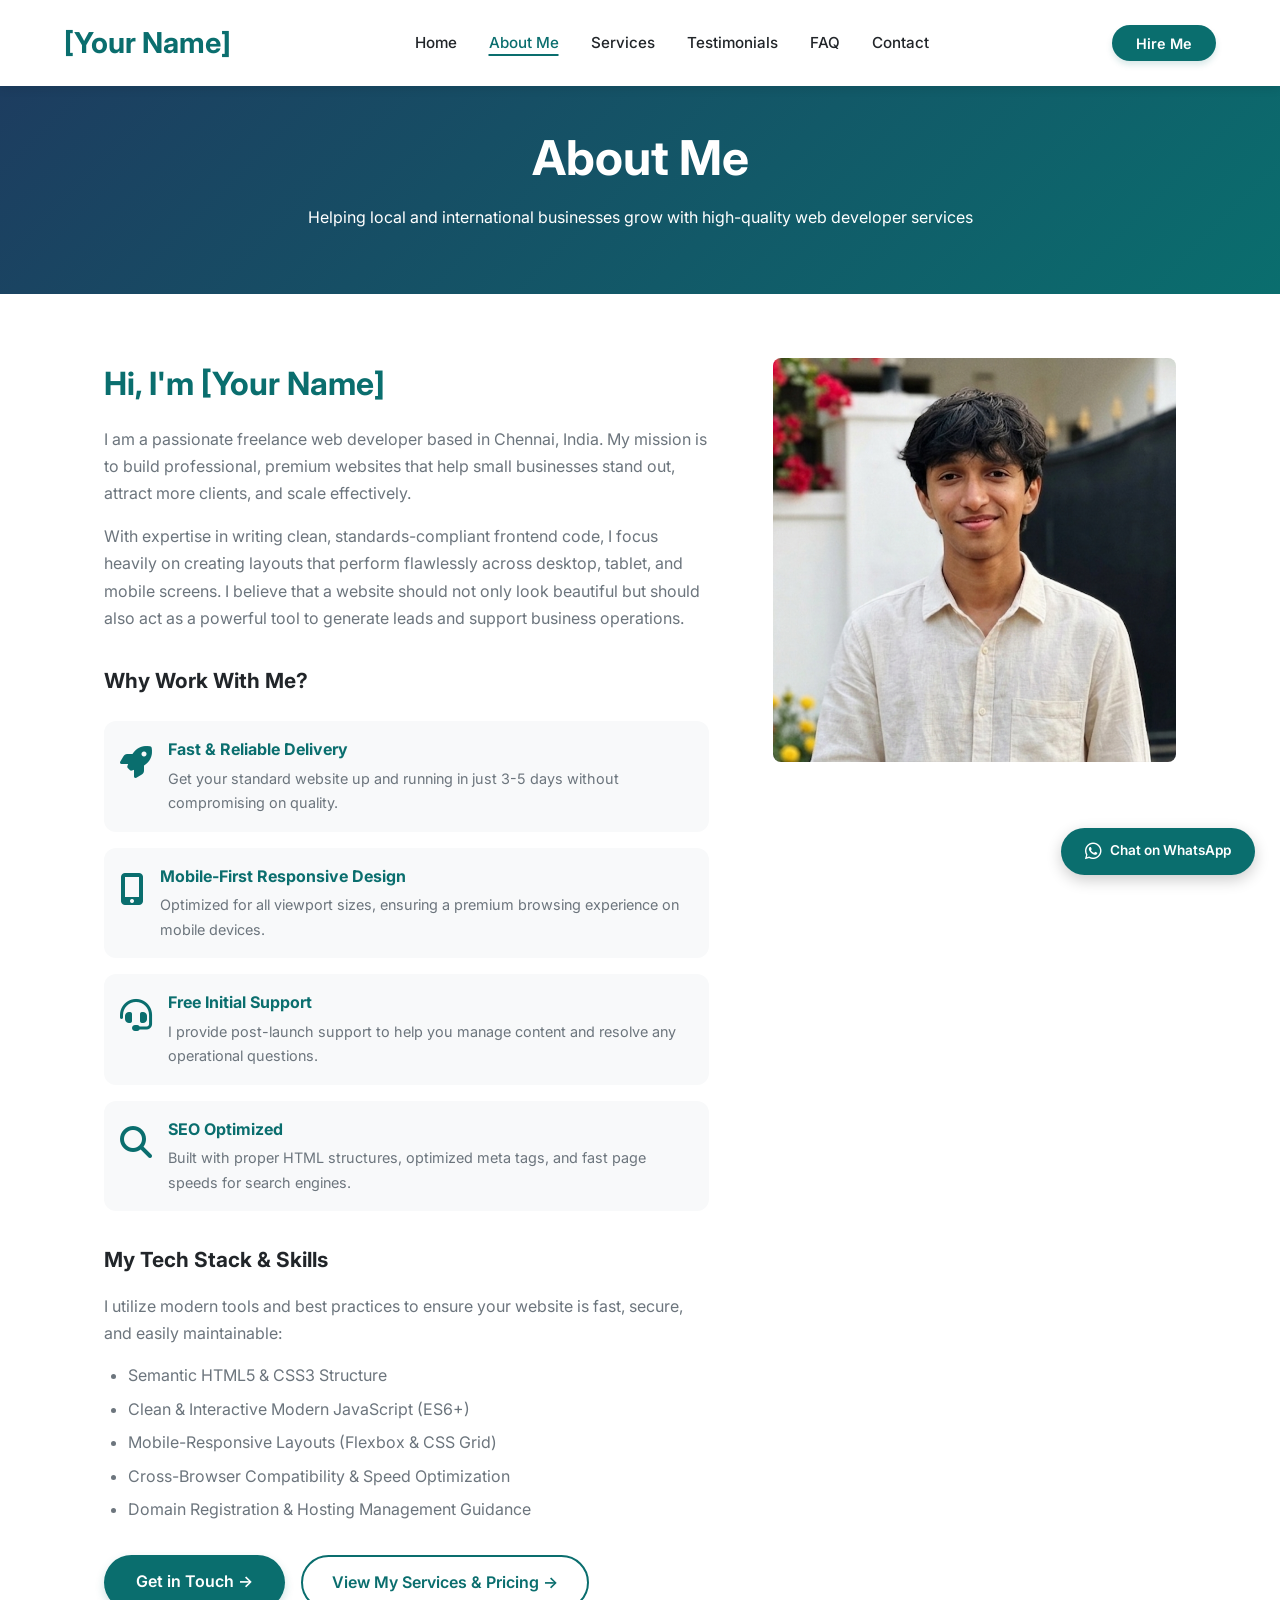
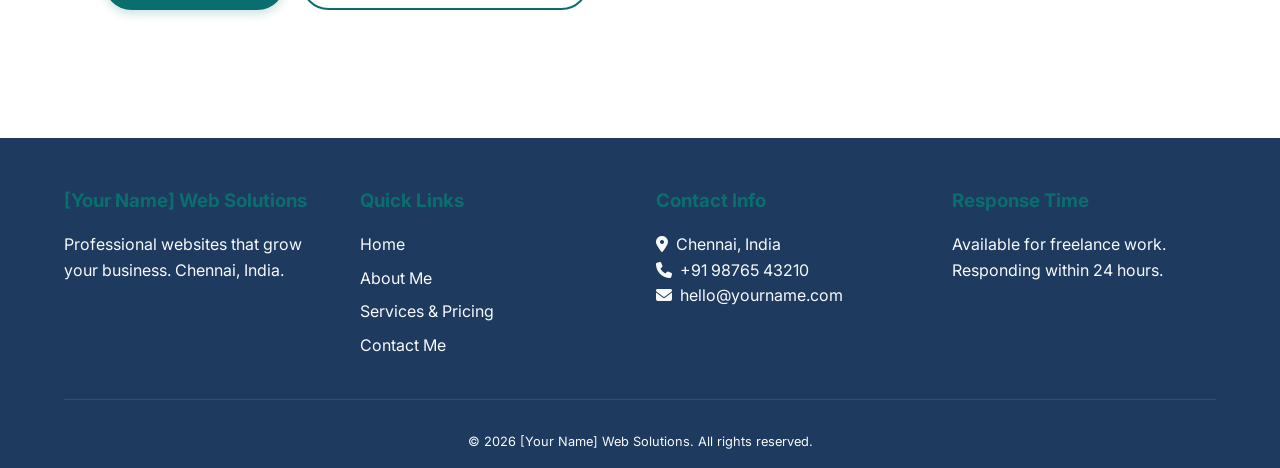
==== commit 0bb14e66: "Convert website to freelance developer portfolio and refine styles" ====
--- a/about.html
+++ b/about.html
@@ -3,53 +3,50 @@
 <head>
     <meta charset="UTF-8">
     <meta name="viewport" content="width=device-width, initial-scale=1.0">
-    <meta name="description" content="Learn about SmileBright Dental's mission, state-of-the-art clinic, and commitment to gentle, compassionate dental care for the whole family.">
+    <meta name="description" content="Learn more about [Your Name], a professional freelance web developer based in Chennai, India. Specializing in HTML, CSS, JavaScript, and responsive design.">
     <script type="application/ld+json">
     {
         "@context": "https://schema.org",
-        "@type": "DentalClinic",
-        "name": "SmileBright Dental",
-        "image": "https://images.unsplash.com/photo-1629909613654-28e377c37b09",
+        "@type": "ProfessionalService",
+        "name": "[Your Name] Web Solutions",
+        "image": "images/developer-portrait.jpg",
         "address": {
             "@type": "PostalAddress",
-            "streetAddress": "123 Dental Avenue",
-            "addressLocality": "Smile City",
-            "addressRegion": "CA",
-            "postalCode": "90210"
+            "addressLocality": "Chennai",
+            "addressRegion": "Tamil Nadu",
+            "addressCountry": "IN"
         },
-        "telephone": "(555) 123-4567",
-        "openingHours": "Mo-Fr 09:00-18:00, Sa 09:00-14:00",
-        "priceRange": "$$"
+        "priceRange": "INR"
     }
     </script>
-    <title>About SmileBright Dental - Our Mission & Clinic</title>
+    <title>About Me - [Your Name] Web Solutions</title>
     <link rel="preconnect" href="https://fonts.googleapis.com">
     <link rel="preconnect" href="https://fonts.gstatic.com" crossorigin>
-    <link href="https://fonts.googleapis.com/css2?family=Inter:wght@400;500;600;700&family=Playfair+Display:wght@400;500;600;700&display=swap" rel="stylesheet">
+    <link href="https://fonts.googleapis.com/css2?family=Inter:wght@400;500;600;700&display=swap" rel="stylesheet">
     <link rel="stylesheet" href="https://cdnjs.cloudflare.com/ajax/libs/font-awesome/6.4.0/css/all.min.css">
     <link rel="stylesheet" href="css/style.css">
     <script src="js/main.js" defer></script>
 </head>
 <body>
+    <!-- Responsive Navigation Bar -->
     <header class="navbar">
         <div class="nav-container">
-            <a href="index.html" class="logo">SmileBright</a>
+            <a href="index.html" class="logo">[Your Name]</a>
             <div class="nav-menu" id="navMenu">
                 <ul class="nav-list">
                     <li><a href="index.html" class="nav-link">Home</a></li>
-                    <li><a href="about.html" class="nav-link">About</a></li>
+                    <li><a href="about.html" class="nav-link active">About Me</a></li>
                     <li><a href="services.html" class="nav-link">Services</a></li>
-                    <li><a href="meet-dentist.html" class="nav-link">Meet Dentist</a></li>
                     <li><a href="testimonials.html" class="nav-link">Testimonials</a></li>
                     <li><a href="faq.html" class="nav-link">FAQ</a></li>
                     <li><a href="contact.html" class="nav-link">Contact</a></li>
-                    <li class="mobile-only"><a href="appointment.html" class="btn-appointment">Book Appointment</a></li>
+                    <li class="mobile-only"><a href="contact.html" class="btn-appointment">Hire Me</a></li>
                 </ul>
             </div>
             <div class="nav-actions-desktop">
-                <a href="appointment.html" class="btn-appointment">Book Appointment</a>
+                <a href="contact.html" class="btn-appointment">Hire Me</a>
             </div>
-            <button class="hamburger-menu" id="hamburgerBtn">
+            <button class="hamburger-menu" id="hamburgerBtn" aria-label="Toggle navigation">
                 <span class="bar"></span>
                 <span class="bar"></span>
                 <span class="bar"></span>
@@ -60,105 +57,109 @@
     <main>
         <section class="page-header">
             <div class="page-header-content">
-                <h1>About SmileBright Dental</h1>
-                <p>Your trusted partner in dental health since 2010</p>
+                <h1>About Me</h1>
+                <p>Helping local and international businesses grow with high-quality web developer services</p>
             </div>
         </section>
 
         <section class="about-page-section">
             <div class="about-page-container">
                 <div class="about-page-content">
-                    <h2>Our Mission: Healthy Smiles for Life</h2>
-                    <p>At SmileBright Dental, we believe that everyone deserves access to exceptional dental care in a comfortable, welcoming environment. Our mission is to provide advanced, gentle dentistry that transforms smiles and improves lives.</p>
+                    <h2>Hi, I'm [Your Name]</h2>
+                    <p>I am a passionate freelance web developer based in Chennai, India. My mission is to build professional, premium websites that help small businesses stand out, attract more clients, and scale effectively.</p>
                     
-                    <h3>Why Choose SmileBright?</h3>
+                    <p>With expertise in writing clean, standards-compliant frontend code, I focus heavily on creating layouts that perform flawlessly across desktop, tablet, and mobile screens. I believe that a website should not only look beautiful but should also act as a powerful tool to generate leads and support business operations.</p>
+                    
+                    <h3>Why Work With Me?</h3>
                     <div class="about-features">
                         <div class="feature">
-                            <span class="feature-icon"><i class="fas fa-trophy" style="color: #E8B86B;"></i></span>
+                            <span class="feature-icon"><i class="fas fa-rocket" style="color: #0A6E6E;"></i></span>
                             <div>
-                                <strong>15+ Years of Excellence</strong>
-                                <p>Trusted by thousands of families in our community</p>
+                                <strong>Fast & Reliable Delivery</strong>
+                                <p>Get your standard website up and running in just 3-5 days without compromising on quality.</p>
                             </div>
                         </div>
                         <div class="feature">
-                            <span class="feature-icon"><i class="fas fa-tooth" style="color: #0A6E6E;"></i></span>
+                            <span class="feature-icon"><i class="fas fa-mobile-alt" style="color: #0A6E6E;"></i></span>
                             <div>
-                                <strong>State-of-the-Art Technology</strong>
-                                <p>Digital X-rays, laser dentistry, and 3D imaging</p>
+                                <strong>Mobile-First Responsive Design</strong>
+                                <p>Optimized for all viewport sizes, ensuring a premium browsing experience on mobile devices.</p>
                             </div>
                         </div>
                         <div class="feature">
-                            <span class="feature-icon"><i class="fas fa-heart" style="color: #e74c3c;"></i></span>
+                            <span class="feature-icon"><i class="fas fa-headset" style="color: #0A6E6E;"></i></span>
                             <div>
-                                <strong>Gentle, Compassionate Care</strong>
-                                <p>Anxiety-free experience with sedation options</p>
+                                <strong>Free Initial Support</strong>
+                                <p>I provide post-launch support to help you manage content and resolve any operational questions.</p>
                             </div>
                         </div>
                         <div class="feature">
-                            <span class="feature-icon"><i class="fas fa-dollar-sign" style="color: #2ecc71;"></i></span>
+                            <span class="feature-icon"><i class="fas fa-search" style="color: #0A6E6E;"></i></span>
                             <div>
-                                <strong>Affordable & Transparent Pricing</strong>
-                                <p>Insurance accepted + flexible payment plans</p>
+                                <strong>SEO Optimized</strong>
+                                <p>Built with proper HTML structures, optimized meta tags, and fast page speeds for search engines.</p>
                             </div>
                         </div>
                     </div>
 
-                    <h3>Our State-of-the-Art Clinic</h3>
-                    <p>Our modern facility is designed with your comfort in mind. Features include:</p>
+                    <h3>My Tech Stack & Skills</h3>
+                    <p>I utilize modern tools and best practices to ensure your website is fast, secure, and easily maintainable:</p>
                     <ul>
-                        <li>Private treatment rooms with TVs</li>
-                        <li>Digital impression scanning (no messy putty!)</li>
-                        <li>In-house crown fabrication (same-day crowns)</li>
-                        <li>Comfortable waiting area with refreshments</li>
-                        <li>Kid-friendly play area</li>
+                        <li>Semantic HTML5 & CSS3 Structure</li>
+                        <li>Clean & Interactive Modern JavaScript (ES6+)</li>
+                        <li>Mobile-Responsive Layouts (Flexbox & CSS Grid)</li>
+                        <li>Cross-Browser Compatibility & Speed Optimization</li>
+                        <li>Domain Registration & Hosting Management Guidance</li>
                     </ul>
 
                     <div class="about-cta">
-                        <a href="appointment.html" class="btn-primary">Book Your Visit Today →</a>
-                        <a href="meet-dentist.html" class="btn-outline">Meet Our Team →</a>
+                        <a href="contact.html" class="btn-primary">Get in Touch →</a>
+                        <a href="services.html" class="btn-outline">View My Services & Pricing →</a>
                     </div>
                 </div>
                 <div class="about-page-image">
                     <div class="about-page-placeholder">
-                        <img src="images/photo-1600170311833-c2cf5280ce49.avif" alt="SmileBright Dental Clinic" style="width:100%; border-radius:20px; object-fit:cover;">
+                        <img src="images/developer-portrait.jpg" alt="[Your Name] Web Developer Portrait" style="width:100%; border-radius:8px; object-fit:cover;">
                     </div>
                 </div>
             </div>
         </section>
     </main>
 
-    <a href="appointment.html" class="floating-widget">
-        <i class="fas fa-exclamation-circle" style="margin-right: 8px;"></i>Emergency? Same-Day Appointments Available
+    <!-- Floating Widget for Contacting via WhatsApp -->
+    <a href="https://wa.me/919876543210" target="_blank" class="floating-widget" style="display: flex; align-items: center; gap: 8px;">
+        <i class="fab fa-whatsapp" style="font-size: 1.2rem;"></i> Chat on WhatsApp
     </a>
 
+    <!-- Footer Section -->
     <footer class="footer">
         <div class="footer-container">
             <div class="footer-column">
-                <h3>SmileBright Dental</h3>
-                <p>Advanced dentistry with a gentle touch since 2010.</p>
+                <h3>[Your Name] Web Solutions</h3>
+                <p>Professional websites that grow your business. Chennai, India.</p>
             </div>
             <div class="footer-column">
                 <h3>Quick Links</h3>
                 <ul>
                     <li><a href="index.html">Home</a></li>
-                    <li><a href="about.html">About</a></li>
-                    <li><a href="services.html">Services</a></li>
-                    <li><a href="appointment.html">Book Appointment</a></li>
+                    <li><a href="about.html">About Me</a></li>
+                    <li><a href="services.html">Services & Pricing</a></li>
+                    <li><a href="contact.html">Contact Me</a></li>
                 </ul>
             </div>
             <div class="footer-column">
-                <h3>Contact</h3>
-                <p><i class="fas fa-map-marker-alt" style="color: #E8B86B; margin-right: 8px;"></i>123 Dental Avenue, Smile City, CA 90210</p>
-                <p><i class="fas fa-phone" style="color: #E8B86B; margin-right: 8px;"></i>(555) 123-4567</p>
-                <p><i class="fas fa-envelope" style="color: #E8B86B; margin-right: 8px;"></i>hello@smilebright.com</p>
+                <h3>Contact Info</h3>
+                <p><i class="fas fa-map-marker-alt" style="margin-right: 8px;"></i>Chennai, India</p>
+                <p><i class="fas fa-phone" style="margin-right: 8px;"></i>+91 98765 43210</p>
+                <p><i class="fas fa-envelope" style="margin-right: 8px;"></i>hello@yourname.com</p>
             </div>
             <div class="footer-column">
-                <h3>Hours</h3>
-                <p>Mon-Fri: 9am-6pm<br>Sat: 9am-2pm<br>Sun: Closed</p>
+                <h3>Response Time</h3>
+                <p>Available for freelance work. Responding within 24 hours.</p>
             </div>
         </div>
         <div class="footer-bottom">
-            <p>&copy; 2024 SmileBright Dental. All rights reserved.</p>
+            <p>&copy; 2026 [Your Name] Web Solutions. All rights reserved.</p>
         </div>
     </footer>
 </body>
--- a/css/style.css
+++ b/css/style.css
@@ -9,7 +9,7 @@
 
 body {
     font-family: 'Inter', sans-serif;
-    color: #2C3E50;
+    color: #212529;
     background-color: #FFFFFF;
     line-height: 1.6;
     padding-top: 80px;
@@ -37,7 +37,7 @@
 
 /* Logo Styling */
 .logo {
-    font-family: 'Playfair Display', serif;
+    font-family: 'Inter', sans-serif;
     font-size: 1.8rem;
     font-weight: 700;
     color: #0A6E6E;
@@ -58,7 +58,7 @@
 
 .nav-link {
     text-decoration: none;
-    color: #2C3E50;
+    color: #212529;
     font-weight: 500;
     font-size: 0.95rem;
     transition: color 0.3s ease;
@@ -105,7 +105,7 @@
 .hero-placeholder {
     min-height: 500px;
     height: 80vh;
-    background: linear-gradient(135deg, #F5F0E8 0%, #EADEC9 100%);
+    background: linear-gradient(135deg, #F8F9FA 0%, #EADEC9 100%);
     display: flex;
     flex-direction: column;
     justify-content: center;
@@ -115,7 +115,7 @@
 }
 
 .hero-placeholder h1 {
-    font-family: 'Playfair Display', serif;
+    font-family: 'Inter', sans-serif;
     font-size: 3rem;
     color: #0A6E6E;
     margin-bottom: 1rem;
@@ -123,7 +123,7 @@
 
 .hero-placeholder p {
     font-size: 1.2rem;
-    color: #5D6D7E;
+    color: #6C757D;
     max-width: 600px;
 }
 
@@ -189,7 +189,7 @@
     .hamburger-menu .bar {
         width: 25px;
         height: 3px;
-        background: #2C3E50;
+        background: #1E3A5F;
         border-radius: 3px;
         transition: all 0.3s;
     }
@@ -234,7 +234,7 @@
     max-width: 1400px;
     margin: 0 auto;
     gap: 4rem;
-    background: linear-gradient(135deg, #FFFFFF 0%, #F5F0E8 100%);
+    background: linear-gradient(135deg, #FFFFFF 0%, #F8F9FA 100%);
 }
 
 .hero-content {
@@ -243,8 +243,8 @@
 
 .hero-badge {
     display: inline-block;
-    background: rgba(232, 184, 107, 0.15);
-    color: #E8B86B;
+    background: rgba(10, 110, 110, 0.15);
+    color: #0A6E6E;
     padding: 0.5rem 1.2rem;
     border-radius: 50px;
     font-size: 0.85rem;
@@ -254,11 +254,11 @@
 }
 
 .hero h1 {
-    font-family: 'Playfair Display', serif;
+    font-family: 'Inter', sans-serif;
     font-size: 3.5rem;
     line-height: 1.2;
     margin-bottom: 1.2rem;
-    color: #2C3E50;
+    color: #212529;
 }
 
 .hero .highlight {
@@ -280,7 +280,7 @@
 
 .hero-subheadline {
     font-size: 1.1rem;
-    color: #5D6D7E;
+    color: #6C757D;
     line-height: 1.6;
     margin-bottom: 2rem;
     max-width: 90%;
@@ -334,7 +334,7 @@
     padding-top: 1rem;
     border-top: 1px solid rgba(0,0,0,0.05);
     font-size: 0.9rem;
-    color: #5D6D7E;
+    color: #6C757D;
     flex-wrap: wrap;
 }
 
@@ -346,7 +346,7 @@
 }
 
 .hero-image-placeholder {
-    background: linear-gradient(135deg, #0A6E6E10, #E8B86B10);
+    background: linear-gradient(135deg, #1E3A5F10, #0A6E6E10);
     border-radius: 30px;
     width: 100%;
     min-height: 400px;
@@ -367,7 +367,7 @@
 
 .hero-image-placeholder small {
     font-size: 0.8rem;
-    color: #5D6D7E;
+    color: #6C757D;
 }
 
 /* Floating Widget */
@@ -447,8 +447,8 @@
 /* Section Badge */
 .section-badge {
     display: inline-block;
-    background: rgba(232, 184, 107, 0.15);
-    color: #E8B86B;
+    background: rgba(10, 110, 110, 0.15);
+    color: #0A6E6E;
     padding: 0.4rem 1rem;
     border-radius: 50px;
     font-size: 0.8rem;
@@ -460,7 +460,7 @@
 /* About Section */
 .about-section {
     padding: 5rem 5%;
-    background: #F5F0E8;
+    background: #F8F9FA;
 }
 
 .about-container {
@@ -476,9 +476,9 @@
 }
 
 .about-content h2 {
-    font-family: 'Playfair Display', serif;
+    font-family: 'Inter', sans-serif;
     font-size: 2.5rem;
-    color: #2C3E50;
+    color: #212529;
     margin-bottom: 1rem;
 }
 
@@ -488,13 +488,13 @@
 
 .about-subhead {
     font-size: 1.1rem;
-    color: #5D6D7E;
+    color: #6C757D;
     margin-bottom: 1.5rem;
     font-weight: 500;
 }
 
 .about-text {
-    color: #5D6D7E;
+    color: #6C757D;
     line-height: 1.8;
     margin-bottom: 2rem;
 }
@@ -523,7 +523,7 @@
 
 .stat-label {
     font-size: 0.85rem;
-    color: #5D6D7E;
+    color: #6C757D;
 }
 
 .btn-outline {
@@ -547,7 +547,7 @@
 }
 
 .about-image-placeholder {
-    background: linear-gradient(135deg, #0A6E6E10, #E8B86B10);
+    background: linear-gradient(135deg, #1E3A5F10, #0A6E6E10);
     border-radius: 30px;
     min-height: 400px;
     display: flex;
@@ -561,7 +561,7 @@
 
 /* Page Header */
 .page-header {
-    background: linear-gradient(135deg, #0A6E6E, #055252);
+    background: linear-gradient(135deg, #1E3A5F, #0A6E6E);
     color: white;
     text-align: center;
     padding: 4rem 5%;
@@ -570,7 +570,7 @@
 }
 
 .page-header h1 {
-    font-family: 'Playfair Display', serif;
+    font-family: 'Inter', sans-serif;
     font-size: 3rem;
     margin-bottom: 0.5rem;
 }
@@ -593,7 +593,7 @@
 }
 
 .doctor-image-placeholder {
-    background: linear-gradient(135deg, #0A6E6E10, #E8B86B10);
+    background: linear-gradient(135deg, #1E3A5F10, #0A6E6E10);
     border-radius: 30px;
     min-height: 450px;
     display: flex;
@@ -609,14 +609,14 @@
 }
 
 .doctor-info h2 {
-    font-family: 'Playfair Display', serif;
+    font-family: 'Inter', sans-serif;
     font-size: 2rem;
-    color: #2C3E50;
+    color: #212529;
     margin-bottom: 1.5rem;
 }
 
 .doctor-info p {
-    color: #5D6D7E;
+    color: #6C757D;
     line-height: 1.8;
     margin-bottom: 1.5rem;
 }
@@ -626,7 +626,7 @@
 }
 
 .credentials h3, .specialties h3 {
-    color: #2C3E50;
+    color: #212529;
     margin-bottom: 1rem;
     font-size: 1.3rem;
 }
@@ -638,7 +638,7 @@
 
 .credentials li {
     margin-bottom: 0.5rem;
-    color: #5D6D7E;
+    color: #6C757D;
 }
 
 .specialty-tags {
@@ -688,9 +688,9 @@
 }
 
 .services-header h2 {
-    font-family: 'Playfair Display', serif;
+    font-family: 'Inter', sans-serif;
     font-size: 2.5rem;
-    color: #2C3E50;
+    color: #212529;
     margin-bottom: 1rem;
 }
 
@@ -699,7 +699,7 @@
 }
 
 .services-header p {
-    color: #5D6D7E;
+    color: #6C757D;
     font-size: 1.1rem;
 }
 
@@ -733,12 +733,12 @@
 
 .service-card h3 {
     font-size: 1.3rem;
-    color: #2C3E50;
+    color: #212529;
     margin-bottom: 1rem;
 }
 
 .service-card p {
-    color: #5D6D7E;
+    color: #6C757D;
     margin-bottom: 1.5rem;
     line-height: 1.6;
 }
@@ -796,13 +796,13 @@
 }
 
 .service-detailed-content h2 {
-    font-family: 'Playfair Display', serif;
+    font-family: 'Inter', sans-serif;
     color: #0A6E6E;
     margin-bottom: 1rem;
 }
 
 .service-detailed-content p {
-    color: #5D6D7E;
+    color: #6C757D;
     margin-bottom: 1rem;
     line-height: 1.6;
 }
@@ -814,7 +814,7 @@
 }
 
 .service-detailed-content li {
-    color: #5D6D7E;
+    color: #6C757D;
     padding: 0.3rem 0;
     padding-left: 1.5rem;
     position: relative;
@@ -866,7 +866,7 @@
 /* Testimonials Section */
 .testimonials-section {
     padding: 5rem 5%;
-    background: linear-gradient(135deg, #F5F0E8 0%, #FFFFFF 100%);
+    background: linear-gradient(135deg, #F8F9FA 0%, #FFFFFF 100%);
 }
 
 .testimonials-header {
@@ -875,9 +875,9 @@
 }
 
 .testimonials-header h2 {
-    font-family: 'Playfair Display', serif;
+    font-family: 'Inter', sans-serif;
     font-size: 2.5rem;
-    color: #2C3E50;
+    color: #212529;
     margin-bottom: 1rem;
 }
 
@@ -905,13 +905,13 @@
 }
 
 .testimonial-stars {
-    color: #E8B86B;
+    color: #0A6E6E;
     font-size: 1.2rem;
     margin-bottom: 1rem;
 }
 
 .testimonial-text {
-    color: #5D6D7E;
+    color: #6C757D;
     line-height: 1.7;
     margin-bottom: 1.5rem;
     font-style: italic;
@@ -924,7 +924,7 @@
 
 .testimonial-author strong {
     display: block;
-    color: #2C3E50;
+    color: #212529;
     margin-bottom: 0.25rem;
 }
 
@@ -989,12 +989,12 @@
     padding: 1.2rem 1.5rem;
     cursor: pointer;
     font-weight: 600;
-    color: #2C3E50;
+    color: #212529;
     transition: background 0.3s;
 }
 
 .faq-question:hover {
-    background: #F5F0E8;
+    background: #F8F9FA;
 }
 
 .faq-icon {
@@ -1012,7 +1012,7 @@
     padding: 0 1.5rem;
     overflow: hidden;
     transition: max-height 0.3s ease, padding 0.3s ease;
-    color: #5D6D7E;
+    color: #6C757D;
     line-height: 1.6;
 }
 
@@ -1066,15 +1066,15 @@
 
 .appointment-info {
     flex: 1;
-    background: #F5F0E8;
+    background: #F8F9FA;
     padding: 2rem;
     border-radius: 20px;
     align-self: start;
 }
 
 .appointment-info h2 {
-    font-family: 'Playfair Display', serif;
-    color: #2C3E50;
+    font-family: 'Inter', sans-serif;
+    color: #212529;
     margin-bottom: 1.5rem;
 }
 
@@ -1086,7 +1086,7 @@
 
 .appointment-info li {
     padding: 0.5rem 0;
-    color: #5D6D7E;
+    color: #6C757D;
 }
 
 .contact-info-box {
@@ -1125,7 +1125,7 @@
     display: block;
     margin-bottom: 0.5rem;
     font-weight: 600;
-    color: #2C3E50;
+    color: #212529;
 }
 
 .form-group input,
@@ -1160,7 +1160,7 @@
 
 .form-note {
     font-size: 0.8rem;
-    color: #5D6D7E;
+    color: #6C757D;
     text-align: center;
     margin-top: 1rem;
 }
@@ -1198,13 +1198,13 @@
 }
 
 .contact-card h3 {
-    font-family: 'Playfair Display', serif;
+    font-family: 'Inter', sans-serif;
     color: #0A6E6E;
     margin-bottom: 1rem;
 }
 
 .contact-card p {
-    color: #5D6D7E;
+    color: #6C757D;
     line-height: 1.6;
 }
 
@@ -1259,7 +1259,7 @@
 }
 
 .about-page-content h2 {
-    font-family: 'Playfair Display', serif;
+    font-family: 'Inter', sans-serif;
     font-size: 2rem;
     color: #0A6E6E;
     margin-bottom: 1rem;
@@ -1267,12 +1267,12 @@
 
 .about-page-content h3 {
     font-size: 1.3rem;
-    color: #2C3E50;
+    color: #212529;
     margin: 2rem 0 1rem 0;
 }
 
 .about-page-content p {
-    color: #5D6D7E;
+    color: #6C757D;
     line-height: 1.7;
     margin-bottom: 1rem;
 }
@@ -1289,7 +1289,7 @@
     gap: 1rem;
     align-items: start;
     padding: 1rem;
-    background: #F5F0E8;
+    background: #F8F9FA;
     border-radius: 12px;
 }
 
@@ -1314,7 +1314,7 @@
 }
 
 .about-page-content li {
-    color: #5D6D7E;
+    color: #6C757D;
     margin-bottom: 0.5rem;
 }
 
@@ -1330,7 +1330,7 @@
 }
 
 .about-page-placeholder {
-    background: linear-gradient(135deg, #0A6E6E10, #E8B86B10);
+    background: linear-gradient(135deg, #1E3A5F10, #0A6E6E10);
     border-radius: 30px;
     min-height: 400px;
     display: flex;
@@ -1372,7 +1372,7 @@
 }
 
 .testimonial-text-full {
-    color: #5D6D7E;
+    color: #6C757D;
     line-height: 1.7;
     margin: 1rem 0;
     font-style: italic;
@@ -1380,7 +1380,7 @@
 
 .testimonial-author-full strong {
     display: block;
-    color: #2C3E50;
+    color: #212529;
     margin-bottom: 0.25rem;
 }
 
@@ -1392,7 +1392,7 @@
 .verified-badge {
     display: inline-block;
     background: #E8B86B20;
-    color: #E8B86B;
+    color: #0A6E6E;
     font-size: 0.7rem;
     padding: 0.2rem 0.6rem;
     border-radius: 50px;
@@ -1405,7 +1405,7 @@
     flex-wrap: wrap;
     gap: 2rem;
     padding: 2rem;
-    background: #F5F0E8;
+    background: #F8F9FA;
     border-radius: 20px;
     margin: 2rem 0;
     text-align: center;
@@ -1419,13 +1419,13 @@
 }
 
 .testimonials-stats .stat-label {
-    color: #5D6D7E;
+    color: #6C757D;
 }
 
 .testimonials-cta-page {
     text-align: center;
     padding: 2rem;
-    background: linear-gradient(135deg, #0A6E6E, #055252);
+    background: linear-gradient(135deg, #1E3A5F, #0A6E6E);
     border-radius: 20px;
     color: white;
 }
@@ -1487,8 +1487,8 @@
 
 /* Footer */
 .footer {
-    background: #2C3E50;
-    color: #F5F0E8;
+    background: #1E3A5F;
+    color: #F8F9FA;
     padding: 3rem 5% 1rem;
     margin-top: 4rem;
 }
@@ -1500,9 +1500,9 @@
     margin: 0 auto;
 }
 .footer-column h3 {
-    font-family: 'Playfair Display', serif;
-    margin-bottom: 1rem;
-    color: #E8B86B;
+    font-family: 'Inter', sans-serif;
+    margin-bottom: 1rem;
+    color: #0A6E6E;
 }
 .footer-column ul {
     list-style: none;
@@ -1512,11 +1512,11 @@
     margin-bottom: 0.5rem;
 }
 .footer-column a {
-    color: #F5F0E8;
+    color: #F8F9FA;
     text-decoration: none;
 }
 .footer-column a:hover {
-    color: #E8B86B;
+    color: #0A6E6E;
 }
 .footer-bottom {
     text-align: center;
@@ -1525,3 +1525,4 @@
     border-top: 1px solid rgba(255,255,255,0.1);
     font-size: 0.8rem;
 }
+
